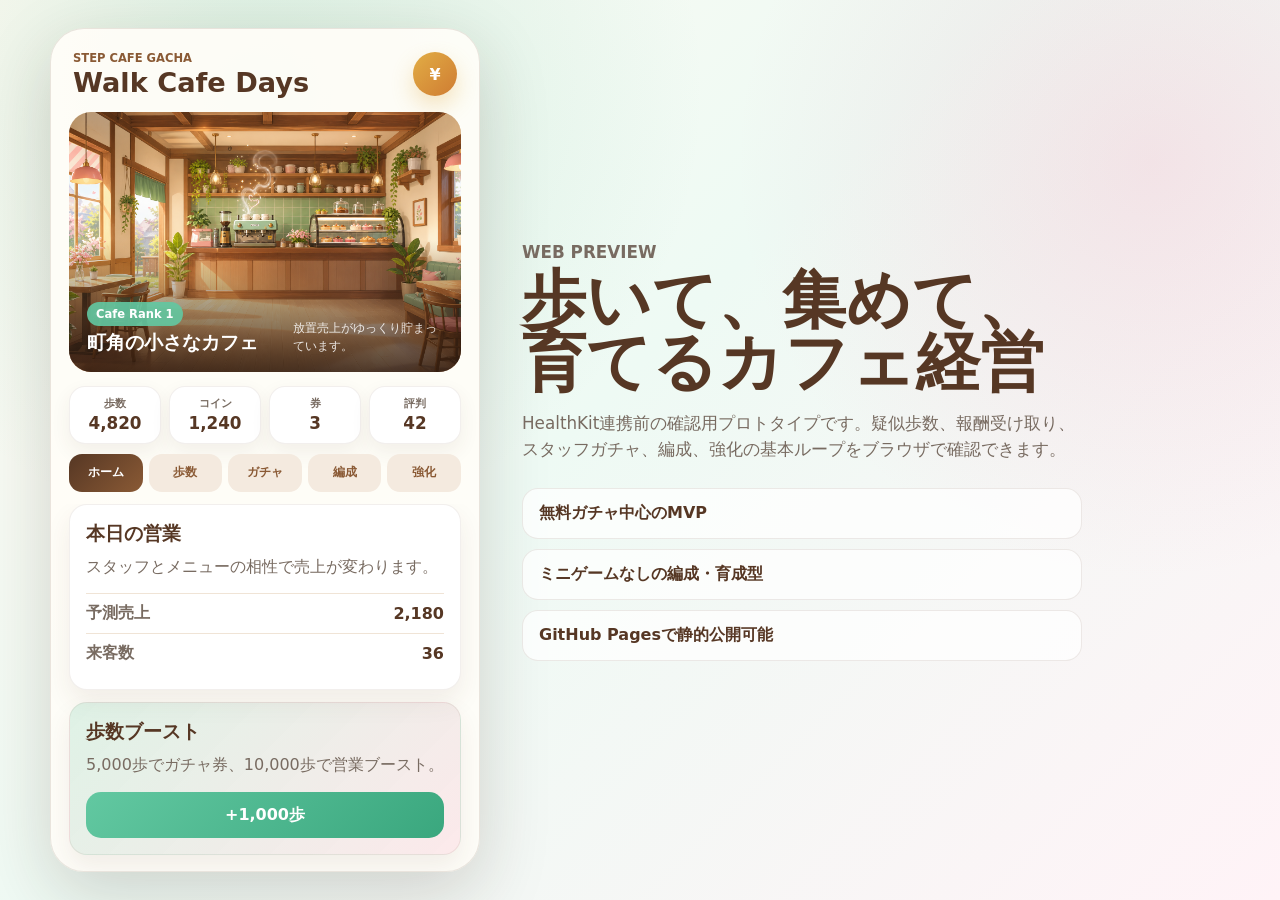
==== index.html @ 483c7ea0 "Add Walk Cafe Days web prototype" ====
﻿<!doctype html>
<html lang="ja">
<head>
  <meta charset="utf-8">
  <meta name="viewport" content="width=device-width, initial-scale=1">
  <title>Walk Cafe Days</title>
  <meta name="description" content="歩数連動 × 放置カフェ経営 × ガチャ収集育成ゲームのWebプロトタイプ">
  <link rel="stylesheet" href="styles.css">
</head>
<body>
  <main class="app-shell">
    <section class="phone" aria-label="Walk Cafe Days prototype">
      <header class="topbar">
        <div>
          <p class="eyebrow">Step Cafe Gacha</p>
          <h1>Walk Cafe Days</h1>
        </div>
        <button class="icon-button" id="collectIdle" type="button" aria-label="放置売上を回収">¥</button>
      </header>

      <section class="hero" aria-label="カフェ状況">
        <img src="assets/cafe-hero.png" alt="朝の光が入る小さな現代カフェの店内" class="hero-image">
        <div class="hero-overlay">
          <div>
            <span class="rank">Cafe Rank 1</span>
            <h2>町角の小さなカフェ</h2>
          </div>
          <p id="salesLog">放置売上がゆっくり貯まっています。</p>
        </div>
      </section>

      <section class="resources" aria-label="所持リソース">
        <article><span>歩数</span><strong id="stepCount">4,820</strong></article>
        <article><span>コイン</span><strong id="coins">1,240</strong></article>
        <article><span>券</span><strong id="tickets">3</strong></article>
        <article><span>評判</span><strong id="reputation">42</strong></article>
      </section>

      <nav class="tabs" aria-label="画面切り替え">
        <button class="tab active" data-screen="home" type="button">ホーム</button>
        <button class="tab" data-screen="steps" type="button">歩数</button>
        <button class="tab" data-screen="gacha" type="button">ガチャ</button>
        <button class="tab" data-screen="team" type="button">編成</button>
        <button class="tab" data-screen="upgrade" type="button">強化</button>
      </nav>

      <section class="screen active" id="home">
        <div class="panel-grid">
          <article class="panel">
            <h3>本日の営業</h3>
            <p>スタッフとメニューの相性で売上が変わります。</p>
            <div class="metric"><span>予測売上</span><strong id="forecastSales">2,180</strong></div>
            <div class="metric"><span>来客数</span><strong id="forecastGuests">36</strong></div>
          </article>
          <article class="panel accent">
            <h3>歩数ブースト</h3>
            <p>5,000歩でガチャ券、10,000歩で営業ブースト。</p>
            <button id="addSteps" type="button">+1,000歩</button>
          </article>
        </div>
      </section>

      <section class="screen" id="steps">
        <h3>今日の歩数報酬</h3>
        <div class="reward-list" id="rewardList"></div>
      </section>

      <section class="screen" id="gacha">
        <div class="gacha-stage">
          <div class="gacha-card" id="gachaCard">
            <span class="rarity">?</span>
            <strong>スタッフガチャ</strong>
            <p>チケット1枚で仲間を迎える</p>
          </div>
          <button id="drawGacha" type="button">1回引く</button>
        </div>
      </section>

      <section class="screen" id="team">
        <h3>営業編成</h3>
        <div class="loadout" id="loadout"></div>
      </section>

      <section class="screen" id="upgrade">
        <h3>強化</h3>
        <div class="upgrade-list" id="upgradeList"></div>
      </section>
    </section>

    <aside class="brief">
      <p class="eyebrow">Web Preview</p>
      <h2>歩いて、集めて、育てるカフェ経営</h2>
      <p>HealthKit連携前の確認用プロトタイプです。疑似歩数、報酬受け取り、スタッフガチャ、編成、強化の基本ループをブラウザで確認できます。</p>
      <ul>
        <li>無料ガチャ中心のMVP</li>
        <li>ミニゲームなしの編成・育成型</li>
        <li>GitHub Pagesで静的公開可能</li>
      </ul>
    </aside>
  </main>
  <script src="app.js"></script>
</body>
</html>
---- styles.css ----
﻿:root {
  --cream: #fff8ed;
  --paper: #fffdf8;
  --coffee: #563724;
  --brown: #8a5a35;
  --mint: #62c8a1;
  --pink: #f384a7;
  --gold: #e2ad45;
  --ink: #2c2520;
  --muted: #786b61;
  --shadow: 0 22px 70px rgba(58, 36, 21, 0.18);
}
* { box-sizing: border-box; }
body {
  margin: 0;
  min-height: 100vh;
  font-family: Inter, "Segoe UI", "Noto Sans JP", system-ui, sans-serif;
  color: var(--ink);
  background: radial-gradient(circle at 20% 10%, rgba(98, 200, 161, 0.22), transparent 28rem), radial-gradient(circle at 90% 18%, rgba(243, 132, 167, 0.18), transparent 26rem), linear-gradient(135deg, #fffaf2 0%, #eefaf4 46%, #fff3f7 100%);
}
button { font: inherit; border: 0; cursor: pointer; }
.app-shell {
  width: min(1180px, calc(100vw - 32px));
  min-height: 100vh;
  margin: 0 auto;
  display: grid;
  grid-template-columns: minmax(320px, 430px) minmax(280px, 1fr);
  gap: 42px;
  align-items: center;
  padding: 28px 0;
}
.phone {
  height: min(880px, calc(100vh - 56px));
  min-height: 700px;
  background: rgba(255, 253, 248, 0.92);
  border: 1px solid rgba(86, 55, 36, 0.12);
  border-radius: 34px;
  box-shadow: var(--shadow);
  overflow: hidden;
  display: flex;
  flex-direction: column;
}
.topbar { display: flex; justify-content: space-between; align-items: center; padding: 22px 22px 14px; }
.eyebrow { margin: 0 0 4px; font-size: 0.72rem; text-transform: uppercase; color: var(--brown); font-weight: 800; letter-spacing: 0; }
h1, h2, h3, p { margin-top: 0; }
h1 { margin-bottom: 0; font-size: 1.7rem; line-height: 1.05; color: var(--coffee); }
.icon-button { width: 44px; height: 44px; border-radius: 50%; color: white; background: linear-gradient(135deg, var(--gold), #cf7c32); font-weight: 900; box-shadow: 0 10px 22px rgba(226, 173, 69, 0.32); }
.hero { position: relative; margin: 0 18px; border-radius: 22px; overflow: hidden; min-height: 218px; background: #ecd8bf; }
.hero-image { width: 100%; height: 260px; object-fit: cover; display: block; }
.hero-overlay { position: absolute; inset: auto 0 0; padding: 62px 18px 16px; color: white; background: linear-gradient(transparent, rgba(44, 25, 13, 0.82)); display: flex; justify-content: space-between; gap: 14px; align-items: end; }
.hero-overlay h2 { margin: 4px 0 0; font-size: 1.18rem; }
.hero-overlay p { width: 42%; margin: 0; font-size: 0.78rem; line-height: 1.45; color: rgba(255,255,255,0.86); }
.rank { display: inline-flex; padding: 5px 9px; border-radius: 999px; background: rgba(98, 200, 161, 0.9); font-size: 0.72rem; font-weight: 800; }
.resources { display: grid; grid-template-columns: repeat(4, 1fr); gap: 8px; padding: 14px 18px 10px; }
.resources article { min-width: 0; background: white; border: 1px solid rgba(86, 55, 36, 0.08); border-radius: 16px; padding: 10px 8px; text-align: center; box-shadow: 0 8px 20px rgba(86, 55, 36, 0.07); }
.resources span { display: block; font-size: 0.68rem; color: var(--muted); font-weight: 700; }
.resources strong { display: block; margin-top: 2px; color: var(--coffee); font-size: clamp(0.88rem, 2.5vw, 1.05rem); }
.tabs { display: grid; grid-template-columns: repeat(5, 1fr); gap: 6px; padding: 0 18px 12px; }
.tab { min-height: 38px; border-radius: 13px; background: #f4eadf; color: var(--brown); font-size: 0.78rem; font-weight: 800; }
.tab.active { color: white; background: linear-gradient(135deg, var(--coffee), var(--brown)); }
.screen { display: none; flex: 1; min-height: 0; overflow: auto; padding: 0 18px 20px; }
.screen.active { display: block; }
.panel-grid, .reward-list, .loadout, .upgrade-list { display: grid; gap: 12px; }
.panel, .reward, .member, .upgrade-item { background: white; border: 1px solid rgba(86, 55, 36, 0.08); border-radius: 18px; padding: 16px; box-shadow: 0 12px 26px rgba(86, 55, 36, 0.08); }
.panel h3, .screen h3 { color: var(--coffee); margin-bottom: 8px; }
.panel p, .brief p, .reward p, .member p, .upgrade-item p { color: var(--muted); line-height: 1.55; }
.panel p { margin-bottom: 14px; }
.panel.accent { background: linear-gradient(135deg, rgba(98, 200, 161, 0.2), rgba(243, 132, 167, 0.16)); }
.panel button, .gacha-stage button, .upgrade-item button { width: 100%; min-height: 46px; border-radius: 15px; color: white; background: linear-gradient(135deg, var(--mint), #3aa77e); font-weight: 900; }
.metric, .reward-head, .member-head, .upgrade-head { display: flex; align-items: center; justify-content: space-between; gap: 12px; }
.metric { padding: 9px 0; border-top: 1px solid #f0e4d6; }
.metric span { color: var(--muted); font-weight: 700; }
.metric strong { color: var(--coffee); }
.reward.claimed { background: #f6fff9; border-color: rgba(98, 200, 161, 0.32); }
.reward.locked { opacity: 0.68; }
.badge, .rarity { display: inline-flex; align-items: center; justify-content: center; min-width: 42px; height: 28px; padding: 0 10px; border-radius: 999px; background: var(--gold); color: white; font-weight: 900; font-size: 0.78rem; }
.gacha-stage { min-height: 330px; display: grid; place-items: center; gap: 16px; }
.gacha-card { width: min(280px, 100%); min-height: 250px; border-radius: 24px; padding: 24px; display: flex; flex-direction: column; justify-content: end; background: linear-gradient(160deg, rgba(255,255,255,0.92), rgba(255,245,227,0.8)), radial-gradient(circle at 50% 25%, rgba(226, 173, 69, 0.42), transparent 44%); border: 1px solid rgba(226, 173, 69, 0.48); box-shadow: 0 22px 50px rgba(138, 90, 53, 0.18); text-align: center; }
.gacha-card strong { margin-top: 42px; font-size: 1.3rem; color: var(--coffee); }
.gacha-card p { margin-bottom: 0; color: var(--muted); }
.member-head strong, .upgrade-head strong { color: var(--coffee); }
.member p, .upgrade-item p { margin-bottom: 0; }
.brief { max-width: 560px; }
.brief h2 { margin-bottom: 16px; color: var(--coffee); font-size: clamp(2.2rem, 5vw, 4.4rem); line-height: 0.98; }
.brief p { font-size: 1.05rem; max-width: 46rem; }
.brief ul { display: grid; gap: 10px; padding: 0; margin: 26px 0 0; list-style: none; }
.brief li { padding: 14px 16px; background: rgba(255, 255, 255, 0.72); border: 1px solid rgba(86, 55, 36, 0.1); border-radius: 16px; color: var(--coffee); font-weight: 800; }
@media (max-width: 860px) {
  .app-shell { grid-template-columns: 1fr; width: min(100vw - 20px, 460px); gap: 22px; padding: 10px 0 28px; }
  .phone { min-height: 720px; height: auto; border-radius: 28px; }
  .brief { order: -1; }
  .brief h2 { font-size: 2.35rem; }
  .brief p { font-size: 0.98rem; }
}
@media (max-width: 390px) {
  .resources { gap: 6px; padding-inline: 12px; }
  .resources article { padding-inline: 4px; }
  .tabs { padding-inline: 12px; gap: 4px; }
  .tab { font-size: 0.68rem; }
  .hero { margin-inline: 12px; }
  .screen { padding-inline: 12px; }
  .hero-overlay { align-items: start; flex-direction: column; }
  .hero-overlay p { width: 100%; }
}
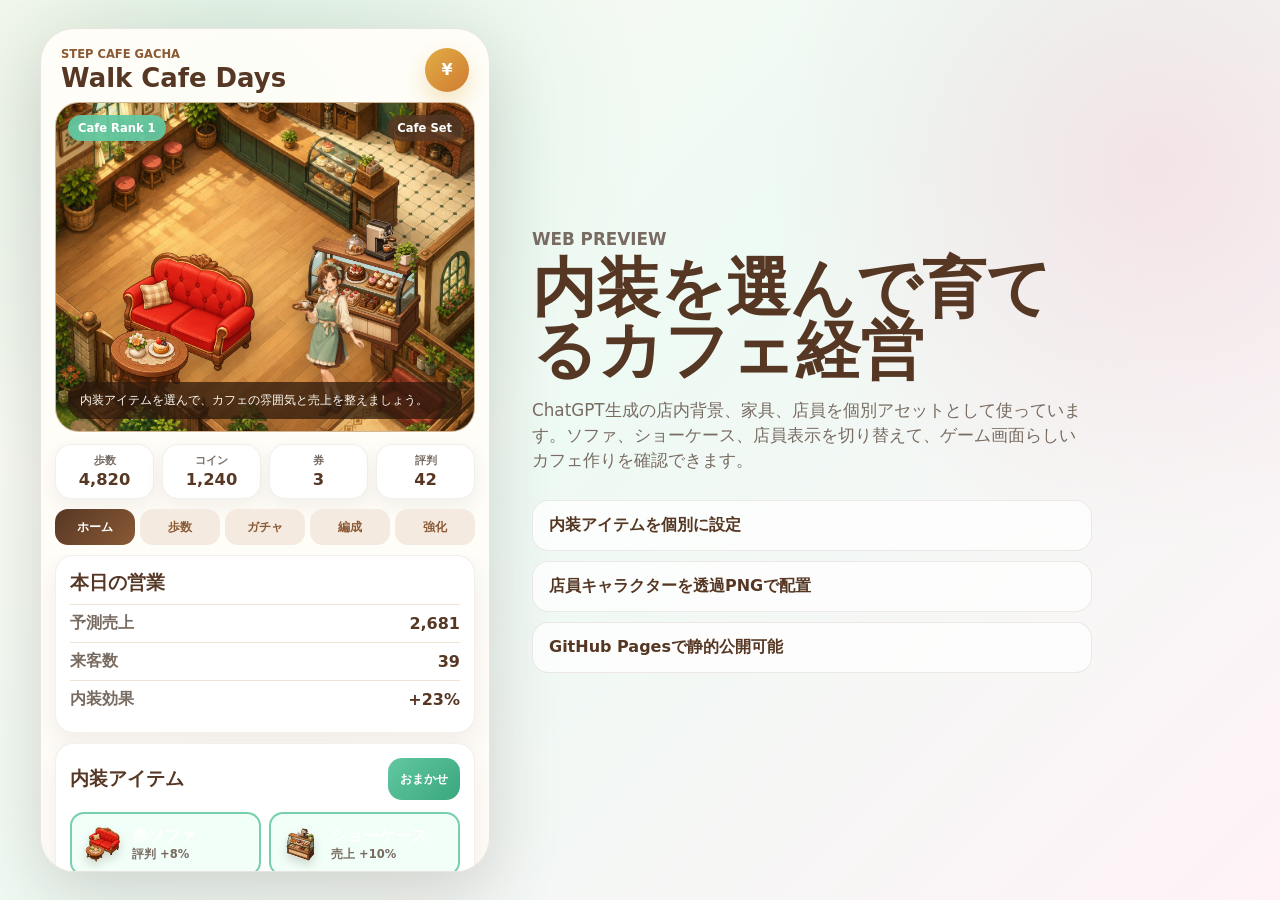
==== commit 65019978: "Add cafe decor and staff visuals" ====
--- a/index.html
+++ b/index.html
@@ -18,15 +18,16 @@
         <button class="icon-button" id="collectIdle" type="button" aria-label="放置売上を回収">¥</button>
       </header>
 
-      <section class="hero" aria-label="カフェ状況">
-        <img src="assets/cafe-hero.png" alt="朝の光が入る小さな現代カフェの店内" class="hero-image">
-        <div class="hero-overlay">
-          <div>
-            <span class="rank">Cafe Rank 1</span>
-            <h2>町角の小さなカフェ</h2>
-          </div>
-          <p id="salesLog">放置売上がゆっくり貯まっています。</p>
+      <section class="cafe-stage" aria-label="カフェ内装ステージ">
+        <img src="assets/cafe-room-isometric.png" alt="箱庭風のカフェ店内" class="room-image">
+        <img src="assets/decor/red-sofa.png" alt="赤いソファ席" class="decor-img sofa active" id="decorSofa">
+        <img src="assets/decor/pastry-counter.png" alt="ケーキショーケース" class="decor-img counter active" id="decorCounter">
+        <img src="assets/staff/barista-mina.png" alt="カフェ店員ミナ" class="staff-img active" id="staffMina">
+        <div class="stage-hud">
+          <span class="rank">Cafe Rank 1</span>
+          <span id="layoutName">Cozy Layout</span>
         </div>
+        <p id="salesLog" class="stage-log">内装アイテムを選んで、カフェの雰囲気と売上を整えましょう。</p>
       </section>
 
       <section class="resources" aria-label="所持リソース">
@@ -46,11 +47,29 @@
 
       <section class="screen active" id="home">
         <div class="panel-grid">
-          <article class="panel">
+          <article class="panel compact-panel">
             <h3>本日の営業</h3>
-            <p>スタッフとメニューの相性で売上が変わります。</p>
             <div class="metric"><span>予測売上</span><strong id="forecastSales">2,180</strong></div>
             <div class="metric"><span>来客数</span><strong id="forecastGuests">36</strong></div>
+            <div class="metric"><span>内装効果</span><strong id="decorBonus">+18%</strong></div>
+          </article>
+          <article class="panel decor-panel">
+            <div class="panel-title-row">
+              <h3>内装アイテム</h3>
+              <button id="presetButton" class="mini-command" type="button">おまかせ</button>
+            </div>
+            <div class="decor-controls" id="decorControls"></div>
+          </article>
+          <article class="panel staff-panel">
+            <h3>店員</h3>
+            <div class="staff-card">
+              <img src="assets/staff/barista-mina.png" alt="ミナ" class="staff-portrait">
+              <div>
+                <strong>ミナ</strong>
+                <p>接客 + 評判アップ。ホーム画面に配置できます。</p>
+              </div>
+              <button id="toggleStaff" type="button">表示</button>
+            </div>
           </article>
           <article class="panel accent">
             <h3>歩数ブースト</h3>
@@ -89,11 +108,11 @@
 
     <aside class="brief">
       <p class="eyebrow">Web Preview</p>
-      <h2>歩いて、集めて、育てるカフェ経営</h2>
-      <p>HealthKit連携前の確認用プロトタイプです。疑似歩数、報酬受け取り、スタッフガチャ、編成、強化の基本ループをブラウザで確認できます。</p>
+      <h2>内装を選んで育てるカフェ経営</h2>
+      <p>ChatGPT生成の店内背景、家具、店員を個別アセットとして使っています。ソファ、ショーケース、店員表示を切り替えて、ゲーム画面らしいカフェ作りを確認できます。</p>
       <ul>
-        <li>無料ガチャ中心のMVP</li>
-        <li>ミニゲームなしの編成・育成型</li>
+        <li>内装アイテムを個別に設定</li>
+        <li>店員キャラクターを透過PNGで配置</li>
         <li>GitHub Pagesで静的公開可能</li>
       </ul>
     </aside>
@@ -101,5 +120,3 @@
   <script src="app.js"></script>
 </body>
 </html>
-
-
--- a/styles.css
+++ b/styles.css
@@ -16,23 +16,23 @@
   min-height: 100vh;
   font-family: Inter, "Segoe UI", "Noto Sans JP", system-ui, sans-serif;
   color: var(--ink);
-  background: radial-gradient(circle at 20% 10%, rgba(98, 200, 161, 0.22), transparent 28rem), radial-gradient(circle at 90% 18%, rgba(243, 132, 167, 0.18), transparent 26rem), linear-gradient(135deg, #fffaf2 0%, #eefaf4 46%, #fff3f7 100%);
+  background: radial-gradient(circle at 18% 12%, rgba(98, 200, 161, 0.22), transparent 26rem), radial-gradient(circle at 90% 18%, rgba(243, 132, 167, 0.18), transparent 24rem), linear-gradient(135deg, #fffaf2 0%, #eefaf4 46%, #fff3f7 100%);
 }
 button { font: inherit; border: 0; cursor: pointer; }
 .app-shell {
-  width: min(1180px, calc(100vw - 32px));
+  width: min(1200px, calc(100vw - 32px));
   min-height: 100vh;
   margin: 0 auto;
   display: grid;
-  grid-template-columns: minmax(320px, 430px) minmax(280px, 1fr);
+  grid-template-columns: minmax(320px, 450px) minmax(280px, 1fr);
   gap: 42px;
   align-items: center;
   padding: 28px 0;
 }
 .phone {
-  height: min(880px, calc(100vh - 56px));
-  min-height: 700px;
-  background: rgba(255, 253, 248, 0.92);
+  height: min(900px, calc(100vh - 56px));
+  min-height: 740px;
+  background: rgba(255, 253, 248, 0.94);
   border: 1px solid rgba(86, 55, 36, 0.12);
   border-radius: 34px;
   box-shadow: var(--shadow);
@@ -40,37 +40,110 @@
   display: flex;
   flex-direction: column;
 }
-.topbar { display: flex; justify-content: space-between; align-items: center; padding: 22px 22px 14px; }
+.topbar { display: flex; justify-content: space-between; align-items: center; padding: 18px 20px 10px; }
 .eyebrow { margin: 0 0 4px; font-size: 0.72rem; text-transform: uppercase; color: var(--brown); font-weight: 800; letter-spacing: 0; }
 h1, h2, h3, p { margin-top: 0; }
-h1 { margin-bottom: 0; font-size: 1.7rem; line-height: 1.05; color: var(--coffee); }
+h1 { margin-bottom: 0; font-size: 1.62rem; line-height: 1.05; color: var(--coffee); }
 .icon-button { width: 44px; height: 44px; border-radius: 50%; color: white; background: linear-gradient(135deg, var(--gold), #cf7c32); font-weight: 900; box-shadow: 0 10px 22px rgba(226, 173, 69, 0.32); }
-.hero { position: relative; margin: 0 18px; border-radius: 22px; overflow: hidden; min-height: 218px; background: #ecd8bf; }
-.hero-image { width: 100%; height: 260px; object-fit: cover; display: block; }
-.hero-overlay { position: absolute; inset: auto 0 0; padding: 62px 18px 16px; color: white; background: linear-gradient(transparent, rgba(44, 25, 13, 0.82)); display: flex; justify-content: space-between; gap: 14px; align-items: end; }
-.hero-overlay h2 { margin: 4px 0 0; font-size: 1.18rem; }
-.hero-overlay p { width: 42%; margin: 0; font-size: 0.78rem; line-height: 1.45; color: rgba(255,255,255,0.86); }
-.rank { display: inline-flex; padding: 5px 9px; border-radius: 999px; background: rgba(98, 200, 161, 0.9); font-size: 0.72rem; font-weight: 800; }
-.resources { display: grid; grid-template-columns: repeat(4, 1fr); gap: 8px; padding: 14px 18px 10px; }
-.resources article { min-width: 0; background: white; border: 1px solid rgba(86, 55, 36, 0.08); border-radius: 16px; padding: 10px 8px; text-align: center; box-shadow: 0 8px 20px rgba(86, 55, 36, 0.07); }
-.resources span { display: block; font-size: 0.68rem; color: var(--muted); font-weight: 700; }
-.resources strong { display: block; margin-top: 2px; color: var(--coffee); font-size: clamp(0.88rem, 2.5vw, 1.05rem); }
-.tabs { display: grid; grid-template-columns: repeat(5, 1fr); gap: 6px; padding: 0 18px 12px; }
-.tab { min-height: 38px; border-radius: 13px; background: #f4eadf; color: var(--brown); font-size: 0.78rem; font-weight: 800; }
+.cafe-stage {
+  position: relative;
+  margin: 0 14px;
+  height: 330px;
+  border-radius: 24px;
+  overflow: hidden;
+  background: #e6cba7;
+  border: 1px solid rgba(86, 55, 36, 0.14);
+  box-shadow: inset 0 -40px 80px rgba(63, 38, 19, 0.12);
+}
+.room-image { width: 100%; height: 100%; object-fit: cover; display: block; }
+.decor-img, .staff-img {
+  position: absolute;
+  object-fit: contain;
+  opacity: 0;
+  transform: translateY(8px) scale(0.98);
+  transition: opacity 160ms ease, transform 160ms ease, filter 160ms ease;
+  filter: drop-shadow(0 12px 10px rgba(43, 24, 11, 0.26));
+  pointer-events: none;
+}
+.decor-img.active, .staff-img.active { opacity: 1; transform: translateY(0) scale(1); }
+.decor-img.sofa { width: 45%; left: 7%; bottom: 4%; }
+.decor-img.sofa.alt { left: 48%; bottom: 3%; width: 42%; }
+.decor-img.counter { width: 44%; right: 4%; top: 31%; }
+.decor-img.counter.alt { right: 43%; top: 34%; width: 42%; }
+.staff-img { width: 27%; right: 21%; bottom: 2%; }
+.staff-img.alt { right: 6%; bottom: 10%; width: 24%; }
+.stage-hud {
+  position: absolute;
+  left: 12px;
+  right: 12px;
+  top: 12px;
+  display: flex;
+  justify-content: space-between;
+  align-items: center;
+  gap: 10px;
+}
+.rank, #layoutName { display: inline-flex; padding: 6px 10px; border-radius: 999px; color: white; font-size: 0.72rem; font-weight: 900; box-shadow: 0 6px 14px rgba(55, 35, 20, 0.2); }
+.rank { background: rgba(98, 200, 161, 0.94); }
+#layoutName { background: rgba(86, 55, 36, 0.82); }
+.stage-log {
+  position: absolute;
+  left: 12px;
+  right: 12px;
+  bottom: 12px;
+  margin: 0;
+  padding: 10px 12px;
+  border-radius: 16px;
+  color: #fffaf2;
+  background: rgba(44, 25, 13, 0.74);
+  font-size: 0.78rem;
+  line-height: 1.35;
+}
+.resources { display: grid; grid-template-columns: repeat(4, 1fr); gap: 8px; padding: 12px 14px 10px; }
+.resources article { min-width: 0; background: white; border: 1px solid rgba(86, 55, 36, 0.08); border-radius: 16px; padding: 9px 6px; text-align: center; box-shadow: 0 8px 20px rgba(86, 55, 36, 0.07); }
+.resources span { display: block; font-size: 0.66rem; color: var(--muted); font-weight: 700; }
+.resources strong { display: block; margin-top: 2px; color: var(--coffee); font-size: clamp(0.86rem, 2.5vw, 1.02rem); }
+.tabs { display: grid; grid-template-columns: repeat(5, 1fr); gap: 5px; padding: 0 14px 10px; }
+.tab { min-height: 36px; border-radius: 13px; background: #f4eadf; color: var(--brown); font-size: 0.76rem; font-weight: 800; }
 .tab.active { color: white; background: linear-gradient(135deg, var(--coffee), var(--brown)); }
-.screen { display: none; flex: 1; min-height: 0; overflow: auto; padding: 0 18px 20px; }
+.screen { display: none; flex: 1; min-height: 0; overflow: auto; padding: 0 14px 18px; }
 .screen.active { display: block; }
-.panel-grid, .reward-list, .loadout, .upgrade-list { display: grid; gap: 12px; }
-.panel, .reward, .member, .upgrade-item { background: white; border: 1px solid rgba(86, 55, 36, 0.08); border-radius: 18px; padding: 16px; box-shadow: 0 12px 26px rgba(86, 55, 36, 0.08); }
+.panel-grid, .reward-list, .loadout, .upgrade-list { display: grid; gap: 10px; }
+.panel, .reward, .member, .upgrade-item { background: white; border: 1px solid rgba(86, 55, 36, 0.08); border-radius: 18px; padding: 14px; box-shadow: 0 12px 26px rgba(86, 55, 36, 0.08); }
 .panel h3, .screen h3 { color: var(--coffee); margin-bottom: 8px; }
-.panel p, .brief p, .reward p, .member p, .upgrade-item p { color: var(--muted); line-height: 1.55; }
-.panel p { margin-bottom: 14px; }
+.panel p, .brief p, .reward p, .member p, .upgrade-item p { color: var(--muted); line-height: 1.5; }
+.panel p { margin-bottom: 12px; }
+.compact-panel { display: grid; gap: 0; }
 .panel.accent { background: linear-gradient(135deg, rgba(98, 200, 161, 0.2), rgba(243, 132, 167, 0.16)); }
-.panel button, .gacha-stage button, .upgrade-item button { width: 100%; min-height: 46px; border-radius: 15px; color: white; background: linear-gradient(135deg, var(--mint), #3aa77e); font-weight: 900; }
-.metric, .reward-head, .member-head, .upgrade-head { display: flex; align-items: center; justify-content: space-between; gap: 12px; }
-.metric { padding: 9px 0; border-top: 1px solid #f0e4d6; }
+.panel button, .gacha-stage button, .upgrade-item button, .staff-card button, .mini-command { min-height: 42px; border-radius: 14px; color: white; background: linear-gradient(135deg, var(--mint), #3aa77e); font-weight: 900; }
+.metric, .reward-head, .member-head, .upgrade-head, .panel-title-row { display: flex; align-items: center; justify-content: space-between; gap: 12px; }
+.metric { padding: 8px 0; border-top: 1px solid #f0e4d6; }
 .metric span { color: var(--muted); font-weight: 700; }
 .metric strong { color: var(--coffee); }
+.decor-panel { padding-bottom: 10px; }
+.panel-title-row h3 { margin-bottom: 0; }
+.mini-command { min-height: 34px; padding: 0 12px; background: linear-gradient(135deg, var(--pink), #d76483); font-size: 0.76rem; }
+.decor-controls { display: grid; grid-template-columns: repeat(2, 1fr); gap: 8px; margin-top: 12px; }
+.decor-control {
+  display: grid;
+  grid-template-columns: 44px 1fr;
+  align-items: center;
+  gap: 8px;
+  padding: 8px;
+  min-height: 60px;
+  border-radius: 14px;
+  border: 2px solid transparent;
+  background: #fff8ef;
+  color: var(--coffee);
+  text-align: left;
+  font-weight: 900;
+}
+.decor-control img { width: 44px; height: 44px; object-fit: contain; filter: drop-shadow(0 5px 5px rgba(60, 38, 22, 0.18)); }
+.decor-control span { display: block; font-size: 0.72rem; color: var(--muted); font-weight: 800; }
+.decor-control.active { border-color: rgba(98, 200, 161, 0.86); background: #f1fff8; }
+.staff-card { display: grid; grid-template-columns: 58px 1fr 72px; gap: 10px; align-items: center; }
+.staff-portrait { width: 58px; height: 58px; object-fit: contain; border-radius: 16px; background: #fff4e8; }
+.staff-card strong { color: var(--coffee); }
+.staff-card p { margin: 3px 0 0; font-size: 0.76rem; }
 .reward.claimed { background: #f6fff9; border-color: rgba(98, 200, 161, 0.32); }
 .reward.locked { opacity: 0.68; }
 .badge, .rarity { display: inline-flex; align-items: center; justify-content: center; min-width: 42px; height: 28px; padding: 0 10px; border-radius: 999px; background: var(--gold); color: white; font-weight: 900; font-size: 0.78rem; }
@@ -81,24 +154,26 @@
 .member-head strong, .upgrade-head strong { color: var(--coffee); }
 .member p, .upgrade-item p { margin-bottom: 0; }
 .brief { max-width: 560px; }
-.brief h2 { margin-bottom: 16px; color: var(--coffee); font-size: clamp(2.2rem, 5vw, 4.4rem); line-height: 0.98; }
+.brief h2 { margin-bottom: 16px; color: var(--coffee); font-size: clamp(2.2rem, 5vw, 4.25rem); line-height: 0.98; }
 .brief p { font-size: 1.05rem; max-width: 46rem; }
 .brief ul { display: grid; gap: 10px; padding: 0; margin: 26px 0 0; list-style: none; }
 .brief li { padding: 14px 16px; background: rgba(255, 255, 255, 0.72); border: 1px solid rgba(86, 55, 36, 0.1); border-radius: 16px; color: var(--coffee); font-weight: 800; }
 @media (max-width: 860px) {
   .app-shell { grid-template-columns: 1fr; width: min(100vw - 20px, 460px); gap: 22px; padding: 10px 0 28px; }
-  .phone { min-height: 720px; height: auto; border-radius: 28px; }
+  .phone { min-height: 760px; height: auto; border-radius: 28px; }
   .brief { order: -1; }
   .brief h2 { font-size: 2.35rem; }
   .brief p { font-size: 0.98rem; }
 }
 @media (max-width: 390px) {
-  .resources { gap: 6px; padding-inline: 12px; }
+  .cafe-stage { height: 300px; margin-inline: 10px; }
+  .resources { gap: 6px; padding-inline: 10px; }
   .resources article { padding-inline: 4px; }
-  .tabs { padding-inline: 12px; gap: 4px; }
+  .tabs { padding-inline: 10px; gap: 4px; }
   .tab { font-size: 0.68rem; }
-  .hero { margin-inline: 12px; }
-  .screen { padding-inline: 12px; }
-  .hero-overlay { align-items: start; flex-direction: column; }
-  .hero-overlay p { width: 100%; }
+  .screen { padding-inline: 10px; }
+  .decor-controls { grid-template-columns: 1fr; }
+  .staff-card { grid-template-columns: 50px 1fr; }
+  .staff-card button { grid-column: 1 / -1; }
+  .stage-log { font-size: 0.72rem; }
 }
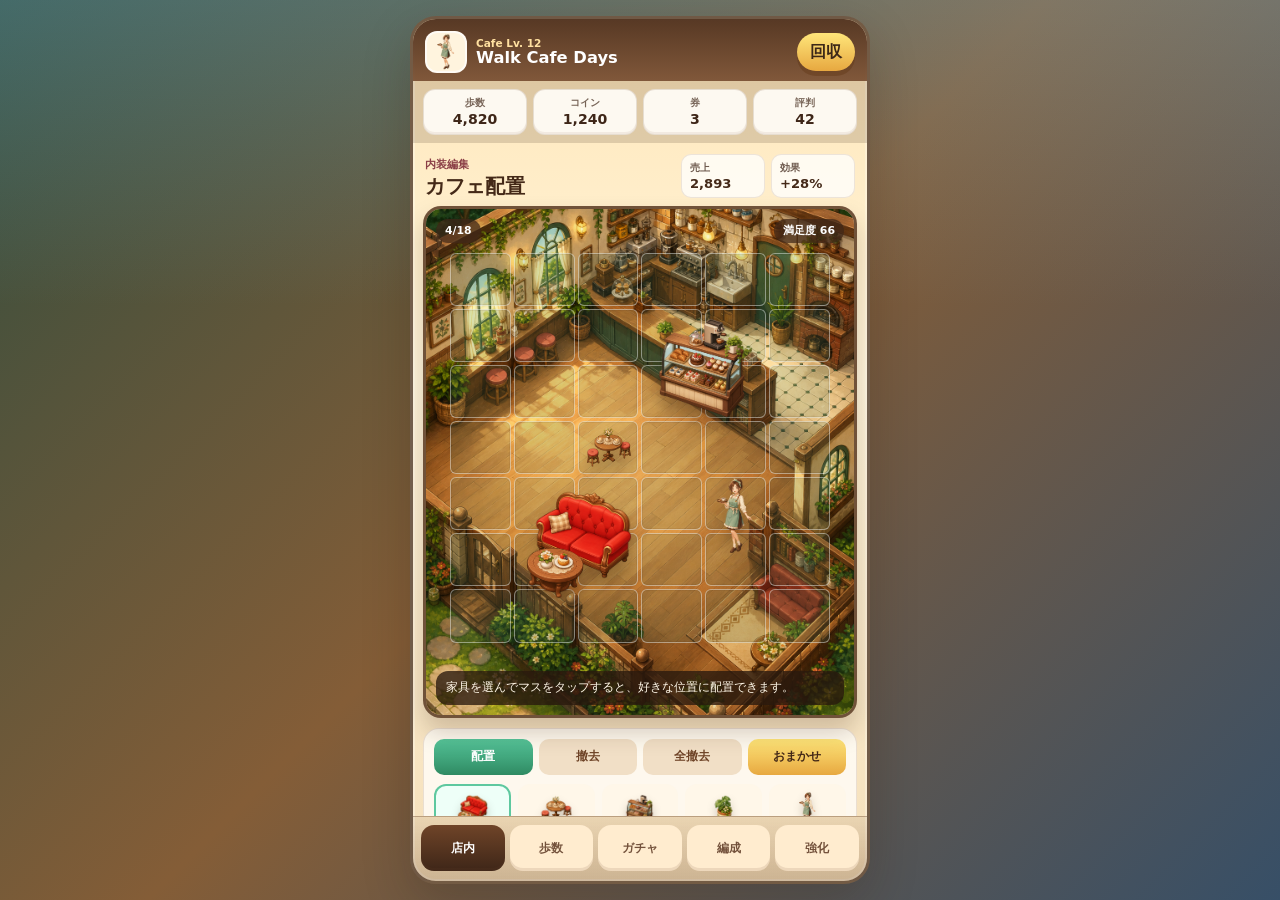
==== commit 80f9e814: "Add grid cafe layout editor" ====
--- a/index.html
+++ b/index.html
@@ -1,93 +1,83 @@
-﻿<!doctype html>
+<!doctype html>
 <html lang="ja">
 <head>
   <meta charset="utf-8">
   <meta name="viewport" content="width=device-width, initial-scale=1">
   <title>Walk Cafe Days</title>
-  <meta name="description" content="歩数連動 × 放置カフェ経営 × ガチャ収集育成ゲームのWebプロトタイプ">
+  <meta name="description" content="歩数連動 × カフェ経営 × ガチャ収集育成ゲームのWebプロトタイプ">
   <link rel="stylesheet" href="styles.css">
 </head>
 <body>
-  <main class="app-shell">
-    <section class="phone" aria-label="Walk Cafe Days prototype">
-      <header class="topbar">
-        <div>
-          <p class="eyebrow">Step Cafe Gacha</p>
-          <h1>Walk Cafe Days</h1>
+  <main class="game-shell" aria-label="Walk Cafe Days game screen">
+    <section class="game-device">
+      <header class="game-hud" aria-label="ゲームHUD">
+        <div class="profile-chip">
+          <img src="assets/staff/barista-mina.png" alt="店員ミナ" class="profile-avatar">
+          <div>
+            <span class="rank-tag">Cafe Lv. 12</span>
+            <strong>Walk Cafe Days</strong>
+          </div>
         </div>
-        <button class="icon-button" id="collectIdle" type="button" aria-label="放置売上を回収">¥</button>
+        <button class="hud-command" id="collectIdle" type="button" aria-label="放置売上を回収">回収</button>
       </header>
 
-      <section class="cafe-stage" aria-label="カフェ内装ステージ">
-        <img src="assets/cafe-room-isometric.png" alt="箱庭風のカフェ店内" class="room-image">
-        <img src="assets/decor/red-sofa.png" alt="赤いソファ席" class="decor-img sofa active" id="decorSofa">
-        <img src="assets/decor/pastry-counter.png" alt="ケーキショーケース" class="decor-img counter active" id="decorCounter">
-        <img src="assets/staff/barista-mina.png" alt="カフェ店員ミナ" class="staff-img active" id="staffMina">
-        <div class="stage-hud">
-          <span class="rank">Cafe Rank 1</span>
-          <span id="layoutName">Cozy Layout</span>
-        </div>
-        <p id="salesLog" class="stage-log">内装アイテムを選んで、カフェの雰囲気と売上を整えましょう。</p>
-      </section>
-
-      <section class="resources" aria-label="所持リソース">
+      <section class="resource-bar" aria-label="所持リソース">
         <article><span>歩数</span><strong id="stepCount">4,820</strong></article>
         <article><span>コイン</span><strong id="coins">1,240</strong></article>
         <article><span>券</span><strong id="tickets">3</strong></article>
         <article><span>評判</span><strong id="reputation">42</strong></article>
       </section>
 
-      <nav class="tabs" aria-label="画面切り替え">
-        <button class="tab active" data-screen="home" type="button">ホーム</button>
-        <button class="tab" data-screen="steps" type="button">歩数</button>
-        <button class="tab" data-screen="gacha" type="button">ガチャ</button>
-        <button class="tab" data-screen="team" type="button">編成</button>
-        <button class="tab" data-screen="upgrade" type="button">強化</button>
-      </nav>
+      <section class="play-screen" id="homeScreen" aria-label="カフェ内装編集">
+        <div class="board-topline">
+          <div>
+            <span class="mode-label">内装編集</span>
+            <h1>カフェ配置</h1>
+          </div>
+          <div class="board-stats" aria-label="営業予測">
+            <span>売上 <strong id="forecastSales">2,180</strong></span>
+            <span>効果 <strong id="decorBonus">+18%</strong></span>
+          </div>
+        </div>
 
-      <section class="screen active" id="home">
-        <div class="panel-grid">
-          <article class="panel compact-panel">
-            <h3>本日の営業</h3>
-            <div class="metric"><span>予測売上</span><strong id="forecastSales">2,180</strong></div>
-            <div class="metric"><span>来客数</span><strong id="forecastGuests">36</strong></div>
-            <div class="metric"><span>内装効果</span><strong id="decorBonus">+18%</strong></div>
-          </article>
-          <article class="panel decor-panel">
-            <div class="panel-title-row">
-              <h3>内装アイテム</h3>
-              <button id="presetButton" class="mini-command" type="button">おまかせ</button>
+        <div class="cafe-board-wrap">
+          <div class="cafe-board" id="cafeBoard" aria-label="家具配置グリッド">
+            <img src="assets/cafe-room-isometric.png" alt="箱庭風のカフェ店内" class="board-room">
+            <div class="board-vignette"></div>
+            <div class="grid-layer" id="gridLayer"></div>
+            <div class="placed-layer" id="placedLayer"></div>
+            <div class="board-badges">
+              <span id="placementCount">0/18</span>
+              <span id="layoutScore">満足度 0</span>
             </div>
-            <div class="decor-controls" id="decorControls"></div>
-          </article>
-          <article class="panel staff-panel">
-            <h3>店員</h3>
-            <div class="staff-card">
-              <img src="assets/staff/barista-mina.png" alt="ミナ" class="staff-portrait">
-              <div>
-                <strong>ミナ</strong>
-                <p>接客 + 評判アップ。ホーム画面に配置できます。</p>
-              </div>
-              <button id="toggleStaff" type="button">表示</button>
-            </div>
-          </article>
-          <article class="panel accent">
-            <h3>歩数ブースト</h3>
-            <p>5,000歩でガチャ券、10,000歩で営業ブースト。</p>
-            <button id="addSteps" type="button">+1,000歩</button>
-          </article>
+            <p class="stage-log" id="salesLog">家具を選んでマスをタップすると、好きな位置に配置できます。</p>
+          </div>
         </div>
+
+        <section class="tool-panel" aria-label="内装ツール">
+          <div class="tool-row">
+            <button class="edit-tool active" id="placeMode" type="button">配置</button>
+            <button class="edit-tool" id="removeMode" type="button">撤去</button>
+            <button class="edit-tool" id="clearLayout" type="button">全撤去</button>
+            <button class="edit-tool primary" id="presetButton" type="button">おまかせ</button>
+          </div>
+          <div class="palette" id="decorPalette" aria-label="家具パレット"></div>
+        </section>
       </section>
 
-      <section class="screen" id="steps">
-        <h3>今日の歩数報酬</h3>
+      <section class="screen" id="stepsScreen" aria-label="歩数報酬">
+        <div class="screen-title-row">
+          <h2>今日の歩数報酬</h2>
+          <button id="addSteps" type="button">+1,000歩</button>
+        </div>
         <div class="reward-list" id="rewardList"></div>
       </section>
 
-      <section class="screen" id="gacha">
+      <section class="screen" id="gachaScreen" aria-label="ガチャ">
         <div class="gacha-stage">
           <div class="gacha-card" id="gachaCard">
             <span class="rarity">?</span>
+            <img src="assets/staff/barista-mina.png" alt="ガチャ排出キャラクター" class="gacha-portrait">
             <strong>スタッフガチャ</strong>
             <p>チケット1枚で仲間を迎える</p>
           </div>
@@ -95,28 +85,25 @@
         </div>
       </section>
 
-      <section class="screen" id="team">
-        <h3>営業編成</h3>
+      <section class="screen" id="teamScreen" aria-label="スタッフ編成">
+        <h2>スタッフ編成</h2>
         <div class="loadout" id="loadout"></div>
       </section>
 
-      <section class="screen" id="upgrade">
-        <h3>強化</h3>
+      <section class="screen" id="upgradeScreen" aria-label="強化">
+        <h2>設備強化</h2>
         <div class="upgrade-list" id="upgradeList"></div>
       </section>
+
+      <nav class="bottom-nav" aria-label="画面切り替え">
+        <button class="nav-item active" data-screen="home" type="button"><span>店内</span></button>
+        <button class="nav-item" data-screen="steps" type="button"><span>歩数</span></button>
+        <button class="nav-item" data-screen="gacha" type="button"><span>ガチャ</span></button>
+        <button class="nav-item" data-screen="team" type="button"><span>編成</span></button>
+        <button class="nav-item" data-screen="upgrade" type="button"><span>強化</span></button>
+      </nav>
     </section>
-
-    <aside class="brief">
-      <p class="eyebrow">Web Preview</p>
-      <h2>内装を選んで育てるカフェ経営</h2>
-      <p>ChatGPT生成の店内背景、家具、店員を個別アセットとして使っています。ソファ、ショーケース、店員表示を切り替えて、ゲーム画面らしいカフェ作りを確認できます。</p>
-      <ul>
-        <li>内装アイテムを個別に設定</li>
-        <li>店員キャラクターを透過PNGで配置</li>
-        <li>GitHub Pagesで静的公開可能</li>
-      </ul>
-    </aside>
   </main>
   <script src="app.js"></script>
 </body>
-</html>
+</html>
--- a/styles.css
+++ b/styles.css
@@ -1,179 +1,373 @@
-﻿:root {
-  --cream: #fff8ed;
+:root {
+  --ink: #251f1a;
+  --cream: #fff7e8;
   --paper: #fffdf8;
-  --coffee: #563724;
-  --brown: #8a5a35;
-  --mint: #62c8a1;
-  --pink: #f384a7;
-  --gold: #e2ad45;
-  --ink: #2c2520;
-  --muted: #786b61;
-  --shadow: 0 22px 70px rgba(58, 36, 21, 0.18);
+  --wood: #6f4428;
+  --wood-dark: #3e2618;
+  --mint: #55c59a;
+  --leaf: #2f8a62;
+  --rose: #ef7e97;
+  --gold: #e6b14a;
+  --sky: #78b8d8;
+  --line: rgba(79, 48, 29, 0.16);
+  --shadow: 0 18px 48px rgba(35, 22, 12, 0.22);
 }
 * { box-sizing: border-box; }
+html, body { min-height: 100%; }
 body {
   margin: 0;
-  min-height: 100vh;
   font-family: Inter, "Segoe UI", "Noto Sans JP", system-ui, sans-serif;
   color: var(--ink);
-  background: radial-gradient(circle at 18% 12%, rgba(98, 200, 161, 0.22), transparent 26rem), radial-gradient(circle at 90% 18%, rgba(243, 132, 167, 0.18), transparent 24rem), linear-gradient(135deg, #fffaf2 0%, #eefaf4 46%, #fff3f7 100%);
+  background:
+    linear-gradient(180deg, rgba(120, 184, 216, 0.28), transparent 34%),
+    linear-gradient(135deg, #314d3e 0%, #845d37 48%, #374f67 100%);
+  overflow-x: hidden;
 }
 button { font: inherit; border: 0; cursor: pointer; }
-.app-shell {
-  width: min(1200px, calc(100vw - 32px));
+.game-shell {
   min-height: 100vh;
-  margin: 0 auto;
-  display: grid;
-  grid-template-columns: minmax(320px, 450px) minmax(280px, 1fr);
-  gap: 42px;
-  align-items: center;
-  padding: 28px 0;
-}
-.phone {
-  height: min(900px, calc(100vh - 56px));
-  min-height: 740px;
-  background: rgba(255, 253, 248, 0.94);
-  border: 1px solid rgba(86, 55, 36, 0.12);
-  border-radius: 34px;
-  box-shadow: var(--shadow);
-  overflow: hidden;
+  width: 100%;
+  display: grid;
+  place-items: center;
+  padding: 16px;
+}
+.game-device {
+  width: min(100%, 460px);
+  height: min(920px, calc(100vh - 32px));
+  min-height: 720px;
   display: flex;
   flex-direction: column;
-}
-.topbar { display: flex; justify-content: space-between; align-items: center; padding: 18px 20px 10px; }
-.eyebrow { margin: 0 0 4px; font-size: 0.72rem; text-transform: uppercase; color: var(--brown); font-weight: 800; letter-spacing: 0; }
+  overflow: hidden;
+  background: linear-gradient(180deg, #ffe6b8 0%, #fff5dc 42%, #f5dfba 100%);
+  border: 3px solid rgba(62, 38, 24, 0.72);
+  border-radius: 26px;
+  box-shadow: var(--shadow), inset 0 0 0 2px rgba(255, 255, 255, 0.26);
+}
+.game-hud {
+  display: flex;
+  align-items: center;
+  justify-content: space-between;
+  gap: 12px;
+  padding: 12px 12px 8px;
+  background: linear-gradient(180deg, rgba(78, 47, 28, 0.95), rgba(111, 68, 40, 0.88));
+  color: white;
+}
+.profile-chip { display: flex; min-width: 0; align-items: center; gap: 9px; }
+.profile-avatar {
+  width: 42px;
+  height: 42px;
+  object-fit: contain;
+  border-radius: 12px;
+  background: #fff4de;
+  border: 2px solid rgba(255, 255, 255, 0.7);
+}
+.profile-chip strong { display: block; line-height: 1.1; font-size: 1.02rem; }
+.rank-tag { display: block; font-size: 0.66rem; font-weight: 900; color: #ffe0a0; }
+.hud-command {
+  min-width: 58px;
+  min-height: 38px;
+  padding: 0 12px;
+  border-radius: 999px;
+  color: #3c2818;
+  background: linear-gradient(180deg, #ffe67a, #e7a840);
+  font-weight: 900;
+  box-shadow: 0 5px 0 rgba(98, 56, 24, 0.45);
+}
+.resource-bar {
+  display: grid;
+  grid-template-columns: repeat(4, 1fr);
+  gap: 6px;
+  padding: 8px 10px;
+  background: rgba(62, 38, 24, 0.17);
+}
+.resource-bar article {
+  min-width: 0;
+  padding: 6px 4px 7px;
+  text-align: center;
+  border-radius: 12px;
+  background: rgba(255, 253, 248, 0.92);
+  border: 1px solid rgba(111, 68, 40, 0.16);
+  box-shadow: inset 0 -2px 0 rgba(111, 68, 40, 0.08);
+}
+.resource-bar span { display: block; font-size: 0.62rem; color: #776457; font-weight: 900; }
+.resource-bar strong { display: block; margin-top: 1px; font-size: 0.88rem; color: var(--wood-dark); }
+.play-screen, .screen {
+  flex: 1;
+  min-height: 0;
+  overflow: auto;
+  padding: 10px 10px 12px;
+}
+.screen { display: none; }
+.play-screen.hidden { display: none; }
+.screen.active { display: block; }
+.board-topline {
+  display: flex;
+  align-items: end;
+  justify-content: space-between;
+  gap: 12px;
+  padding: 0 2px 8px;
+}
 h1, h2, h3, p { margin-top: 0; }
-h1 { margin-bottom: 0; font-size: 1.62rem; line-height: 1.05; color: var(--coffee); }
-.icon-button { width: 44px; height: 44px; border-radius: 50%; color: white; background: linear-gradient(135deg, var(--gold), #cf7c32); font-weight: 900; box-shadow: 0 10px 22px rgba(226, 173, 69, 0.32); }
-.cafe-stage {
+h1 { margin: 0; color: #442918; font-size: 1.28rem; line-height: 1.1; }
+h2 { margin: 0 0 12px; color: #442918; font-size: 1.12rem; }
+.mode-label {
+  display: inline-flex;
+  margin-bottom: 3px;
+  color: #8b3f47;
+  font-size: 0.68rem;
+  font-weight: 900;
+}
+.board-stats {
+  display: grid;
+  grid-template-columns: 1fr 1fr;
+  gap: 6px;
+  min-width: 174px;
+}
+.board-stats span {
+  display: grid;
+  gap: 1px;
+  padding: 6px 8px;
+  border-radius: 10px;
+  background: rgba(255, 253, 248, 0.88);
+  color: #705c50;
+  font-size: 0.62rem;
+  font-weight: 900;
+  border: 1px solid rgba(111, 68, 40, 0.12);
+}
+.board-stats strong { color: #442918; font-size: 0.82rem; }
+.cafe-board-wrap { width: 100%; }
+.cafe-board {
   position: relative;
-  margin: 0 14px;
-  height: 330px;
-  border-radius: 24px;
+  width: 100%;
+  aspect-ratio: 1 / 1.18;
+  min-height: 420px;
   overflow: hidden;
-  background: #e6cba7;
-  border: 1px solid rgba(86, 55, 36, 0.14);
-  box-shadow: inset 0 -40px 80px rgba(63, 38, 19, 0.12);
-}
-.room-image { width: 100%; height: 100%; object-fit: cover; display: block; }
-.decor-img, .staff-img {
-  position: absolute;
+  border-radius: 18px;
+  border: 3px solid rgba(76, 47, 28, 0.72);
+  background: #d2b184;
+  box-shadow: 0 14px 24px rgba(64, 38, 20, 0.22), inset 0 0 0 2px rgba(255, 255, 255, 0.26);
+  touch-action: manipulation;
+}
+.board-room {
+  position: absolute;
+  inset: 0;
+  width: 100%;
+  height: 100%;
+  object-fit: cover;
+  filter: saturate(1.05) contrast(1.02);
+}
+.board-vignette {
+  position: absolute;
+  inset: 0;
+  background: linear-gradient(180deg, rgba(0, 0, 0, 0.04), transparent 35%, rgba(51, 28, 12, 0.12));
+  pointer-events: none;
+}
+.grid-layer, .placed-layer { position: absolute; inset: 0; }
+.grid-layer {
+  display: grid;
+  grid-template-columns: repeat(6, 1fr);
+  grid-template-rows: repeat(7, 1fr);
+  padding: 44px 24px 72px;
+  gap: 3px;
+  z-index: 4;
+}
+.grid-cell {
+  border-radius: 6px;
+  border: 1px solid rgba(255, 255, 255, 0.42);
+  background: rgba(66, 115, 94, 0.18);
+  box-shadow: inset 0 0 0 1px rgba(72, 42, 21, 0.08);
+}
+.grid-cell:hover, .grid-cell.focused { background: rgba(85, 197, 154, 0.35); }
+.grid-cell.blocked { background: rgba(239, 126, 151, 0.24); }
+.placed-layer { z-index: 5; pointer-events: none; }
+.placed-item {
+  position: absolute;
+  display: grid;
+  place-items: center;
+  pointer-events: auto;
+  background: transparent;
+  transition: transform 120ms ease, filter 120ms ease;
+}
+.placed-item img {
+  width: 118%;
+  height: 118%;
   object-fit: contain;
-  opacity: 0;
-  transform: translateY(8px) scale(0.98);
-  transition: opacity 160ms ease, transform 160ms ease, filter 160ms ease;
-  filter: drop-shadow(0 12px 10px rgba(43, 24, 11, 0.26));
-  pointer-events: none;
-}
-.decor-img.active, .staff-img.active { opacity: 1; transform: translateY(0) scale(1); }
-.decor-img.sofa { width: 45%; left: 7%; bottom: 4%; }
-.decor-img.sofa.alt { left: 48%; bottom: 3%; width: 42%; }
-.decor-img.counter { width: 44%; right: 4%; top: 31%; }
-.decor-img.counter.alt { right: 43%; top: 34%; width: 42%; }
-.staff-img { width: 27%; right: 21%; bottom: 2%; }
-.staff-img.alt { right: 6%; bottom: 10%; width: 24%; }
-.stage-hud {
-  position: absolute;
-  left: 12px;
-  right: 12px;
-  top: 12px;
+  filter: drop-shadow(0 12px 8px rgba(36, 22, 11, 0.28));
+}
+.placed-item.staff img { width: 105%; height: 118%; }
+.placed-item:hover { transform: translateY(-2px); filter: brightness(1.04); }
+.placed-item.selected { outline: 2px solid rgba(255, 232, 96, 0.9); outline-offset: -3px; border-radius: 10px; }
+.board-badges {
+  position: absolute;
+  left: 10px;
+  right: 10px;
+  top: 10px;
+  z-index: 7;
   display: flex;
   justify-content: space-between;
+  gap: 8px;
+  pointer-events: none;
+}
+.board-badges span {
+  padding: 5px 9px;
+  border-radius: 999px;
+  color: white;
+  background: rgba(62, 38, 24, 0.74);
+  font-size: 0.68rem;
+  font-weight: 900;
+  box-shadow: 0 4px 10px rgba(44, 25, 13, 0.2);
+}
+.stage-log {
+  position: absolute;
+  left: 10px;
+  right: 10px;
+  bottom: 10px;
+  z-index: 8;
+  margin: 0;
+  padding: 9px 10px;
+  border-radius: 12px;
+  color: #fff7e8;
+  background: rgba(42, 25, 14, 0.78);
+  font-size: 0.74rem;
+  line-height: 1.35;
+}
+.tool-panel {
+  margin-top: 10px;
+  padding: 10px;
+  border-radius: 16px;
+  background: rgba(255, 253, 248, 0.82);
+  border: 1px solid rgba(111, 68, 40, 0.14);
+  box-shadow: inset 0 -2px 0 rgba(111, 68, 40, 0.08);
+}
+.tool-row {
+  display: grid;
+  grid-template-columns: repeat(4, 1fr);
+  gap: 6px;
+  margin-bottom: 9px;
+}
+.edit-tool {
+  min-height: 36px;
+  border-radius: 10px;
+  color: #6f4428;
+  background: #f1dfc6;
+  font-size: 0.74rem;
+  font-weight: 900;
+}
+.edit-tool.active { color: white; background: linear-gradient(180deg, #55c59a, #2f8a62); }
+.edit-tool.primary { color: #432817; background: linear-gradient(180deg, #ffe67a, #e7a840); }
+.palette {
+  display: grid;
+  grid-template-columns: repeat(5, minmax(0, 1fr));
+  gap: 7px;
+}
+.palette-item {
+  min-width: 0;
+  min-height: 78px;
+  display: grid;
+  align-content: center;
+  justify-items: center;
+  gap: 3px;
+  padding: 5px 3px;
+  border-radius: 12px;
+  border: 2px solid transparent;
+  color: #442918;
+  background: #fff7e9;
+  box-shadow: inset 0 -3px 0 rgba(111, 68, 40, 0.12);
+  font-size: 0.65rem;
+  font-weight: 900;
+}
+.palette-item img { width: 42px; height: 38px; object-fit: contain; filter: drop-shadow(0 5px 4px rgba(36, 22, 11, 0.22)); }
+.palette-item small { color: #7e6b5d; font-size: 0.58rem; font-weight: 900; }
+.palette-item.active { border-color: rgba(85, 197, 154, 0.94); background: #eefff8; }
+.bottom-nav {
+  display: grid;
+  grid-template-columns: repeat(5, 1fr);
+  gap: 5px;
+  padding: 8px 8px 10px;
+  background: linear-gradient(180deg, rgba(88, 54, 32, 0.08), rgba(88, 54, 32, 0.26));
+  border-top: 1px solid rgba(111, 68, 40, 0.2);
+}
+.nav-item {
+  min-width: 0;
+  min-height: 46px;
+  border-radius: 13px;
+  color: #73513b;
+  background: #ffeccf;
+  font-size: 0.72rem;
+  font-weight: 900;
+  box-shadow: inset 0 -3px 0 rgba(111, 68, 40, 0.12);
+}
+.nav-item.active { color: white; background: linear-gradient(180deg, #6f4428, #3e2618); }
+.screen-title-row { display: flex; align-items: center; justify-content: space-between; gap: 12px; margin-bottom: 10px; }
+.screen-title-row h2 { margin: 0; }
+.screen-title-row button, .gacha-stage button, .upgrade-item button {
+  min-height: 40px;
+  padding: 0 14px;
+  border-radius: 12px;
+  color: white;
+  background: linear-gradient(180deg, #55c59a, #2f8a62);
+  font-weight: 900;
+}
+.reward-list, .loadout, .upgrade-list { display: grid; gap: 10px; }
+.reward, .member, .upgrade-item {
+  padding: 13px;
+  border-radius: 15px;
+  background: rgba(255, 253, 248, 0.92);
+  border: 1px solid rgba(111, 68, 40, 0.13);
+  box-shadow: 0 8px 18px rgba(73, 44, 25, 0.08);
+}
+.reward.claimed { background: #effff7; }
+.reward.locked { opacity: 0.68; }
+.reward-head, .member-head, .upgrade-head { display: flex; align-items: center; justify-content: space-between; gap: 10px; }
+.reward p, .member p, .upgrade-item p { margin: 6px 0 0; color: #6f6259; font-size: 0.82rem; line-height: 1.45; }
+.badge, .rarity {
+  display: inline-flex;
   align-items: center;
-  gap: 10px;
-}
-.rank, #layoutName { display: inline-flex; padding: 6px 10px; border-radius: 999px; color: white; font-size: 0.72rem; font-weight: 900; box-shadow: 0 6px 14px rgba(55, 35, 20, 0.2); }
-.rank { background: rgba(98, 200, 161, 0.94); }
-#layoutName { background: rgba(86, 55, 36, 0.82); }
-.stage-log {
-  position: absolute;
-  left: 12px;
-  right: 12px;
-  bottom: 12px;
-  margin: 0;
-  padding: 10px 12px;
-  border-radius: 16px;
-  color: #fffaf2;
-  background: rgba(44, 25, 13, 0.74);
-  font-size: 0.78rem;
-  line-height: 1.35;
-}
-.resources { display: grid; grid-template-columns: repeat(4, 1fr); gap: 8px; padding: 12px 14px 10px; }
-.resources article { min-width: 0; background: white; border: 1px solid rgba(86, 55, 36, 0.08); border-radius: 16px; padding: 9px 6px; text-align: center; box-shadow: 0 8px 20px rgba(86, 55, 36, 0.07); }
-.resources span { display: block; font-size: 0.66rem; color: var(--muted); font-weight: 700; }
-.resources strong { display: block; margin-top: 2px; color: var(--coffee); font-size: clamp(0.86rem, 2.5vw, 1.02rem); }
-.tabs { display: grid; grid-template-columns: repeat(5, 1fr); gap: 5px; padding: 0 14px 10px; }
-.tab { min-height: 36px; border-radius: 13px; background: #f4eadf; color: var(--brown); font-size: 0.76rem; font-weight: 800; }
-.tab.active { color: white; background: linear-gradient(135deg, var(--coffee), var(--brown)); }
-.screen { display: none; flex: 1; min-height: 0; overflow: auto; padding: 0 14px 18px; }
-.screen.active { display: block; }
-.panel-grid, .reward-list, .loadout, .upgrade-list { display: grid; gap: 10px; }
-.panel, .reward, .member, .upgrade-item { background: white; border: 1px solid rgba(86, 55, 36, 0.08); border-radius: 18px; padding: 14px; box-shadow: 0 12px 26px rgba(86, 55, 36, 0.08); }
-.panel h3, .screen h3 { color: var(--coffee); margin-bottom: 8px; }
-.panel p, .brief p, .reward p, .member p, .upgrade-item p { color: var(--muted); line-height: 1.5; }
-.panel p { margin-bottom: 12px; }
-.compact-panel { display: grid; gap: 0; }
-.panel.accent { background: linear-gradient(135deg, rgba(98, 200, 161, 0.2), rgba(243, 132, 167, 0.16)); }
-.panel button, .gacha-stage button, .upgrade-item button, .staff-card button, .mini-command { min-height: 42px; border-radius: 14px; color: white; background: linear-gradient(135deg, var(--mint), #3aa77e); font-weight: 900; }
-.metric, .reward-head, .member-head, .upgrade-head, .panel-title-row { display: flex; align-items: center; justify-content: space-between; gap: 12px; }
-.metric { padding: 8px 0; border-top: 1px solid #f0e4d6; }
-.metric span { color: var(--muted); font-weight: 700; }
-.metric strong { color: var(--coffee); }
-.decor-panel { padding-bottom: 10px; }
-.panel-title-row h3 { margin-bottom: 0; }
-.mini-command { min-height: 34px; padding: 0 12px; background: linear-gradient(135deg, var(--pink), #d76483); font-size: 0.76rem; }
-.decor-controls { display: grid; grid-template-columns: repeat(2, 1fr); gap: 8px; margin-top: 12px; }
-.decor-control {
-  display: grid;
-  grid-template-columns: 44px 1fr;
-  align-items: center;
-  gap: 8px;
-  padding: 8px;
-  min-height: 60px;
-  border-radius: 14px;
-  border: 2px solid transparent;
-  background: #fff8ef;
-  color: var(--coffee);
-  text-align: left;
-  font-weight: 900;
-}
-.decor-control img { width: 44px; height: 44px; object-fit: contain; filter: drop-shadow(0 5px 5px rgba(60, 38, 22, 0.18)); }
-.decor-control span { display: block; font-size: 0.72rem; color: var(--muted); font-weight: 800; }
-.decor-control.active { border-color: rgba(98, 200, 161, 0.86); background: #f1fff8; }
-.staff-card { display: grid; grid-template-columns: 58px 1fr 72px; gap: 10px; align-items: center; }
-.staff-portrait { width: 58px; height: 58px; object-fit: contain; border-radius: 16px; background: #fff4e8; }
-.staff-card strong { color: var(--coffee); }
-.staff-card p { margin: 3px 0 0; font-size: 0.76rem; }
-.reward.claimed { background: #f6fff9; border-color: rgba(98, 200, 161, 0.32); }
-.reward.locked { opacity: 0.68; }
-.badge, .rarity { display: inline-flex; align-items: center; justify-content: center; min-width: 42px; height: 28px; padding: 0 10px; border-radius: 999px; background: var(--gold); color: white; font-weight: 900; font-size: 0.78rem; }
-.gacha-stage { min-height: 330px; display: grid; place-items: center; gap: 16px; }
-.gacha-card { width: min(280px, 100%); min-height: 250px; border-radius: 24px; padding: 24px; display: flex; flex-direction: column; justify-content: end; background: linear-gradient(160deg, rgba(255,255,255,0.92), rgba(255,245,227,0.8)), radial-gradient(circle at 50% 25%, rgba(226, 173, 69, 0.42), transparent 44%); border: 1px solid rgba(226, 173, 69, 0.48); box-shadow: 0 22px 50px rgba(138, 90, 53, 0.18); text-align: center; }
-.gacha-card strong { margin-top: 42px; font-size: 1.3rem; color: var(--coffee); }
-.gacha-card p { margin-bottom: 0; color: var(--muted); }
-.member-head strong, .upgrade-head strong { color: var(--coffee); }
-.member p, .upgrade-item p { margin-bottom: 0; }
-.brief { max-width: 560px; }
-.brief h2 { margin-bottom: 16px; color: var(--coffee); font-size: clamp(2.2rem, 5vw, 4.25rem); line-height: 0.98; }
-.brief p { font-size: 1.05rem; max-width: 46rem; }
-.brief ul { display: grid; gap: 10px; padding: 0; margin: 26px 0 0; list-style: none; }
-.brief li { padding: 14px 16px; background: rgba(255, 255, 255, 0.72); border: 1px solid rgba(86, 55, 36, 0.1); border-radius: 16px; color: var(--coffee); font-weight: 800; }
-@media (max-width: 860px) {
-  .app-shell { grid-template-columns: 1fr; width: min(100vw - 20px, 460px); gap: 22px; padding: 10px 0 28px; }
-  .phone { min-height: 760px; height: auto; border-radius: 28px; }
-  .brief { order: -1; }
-  .brief h2 { font-size: 2.35rem; }
-  .brief p { font-size: 0.98rem; }
-}
-@media (max-width: 390px) {
-  .cafe-stage { height: 300px; margin-inline: 10px; }
-  .resources { gap: 6px; padding-inline: 10px; }
-  .resources article { padding-inline: 4px; }
-  .tabs { padding-inline: 10px; gap: 4px; }
-  .tab { font-size: 0.68rem; }
-  .screen { padding-inline: 10px; }
-  .decor-controls { grid-template-columns: 1fr; }
-  .staff-card { grid-template-columns: 50px 1fr; }
-  .staff-card button { grid-column: 1 / -1; }
-  .stage-log { font-size: 0.72rem; }
-}
+  justify-content: center;
+  min-width: 42px;
+  min-height: 26px;
+  padding: 0 9px;
+  border-radius: 999px;
+  color: white;
+  background: #e6b14a;
+  font-size: 0.72rem;
+  font-weight: 900;
+}
+.gacha-stage { min-height: 480px; display: grid; align-content: center; justify-items: center; gap: 14px; }
+.gacha-card {
+  width: min(300px, 100%);
+  min-height: 340px;
+  display: grid;
+  justify-items: center;
+  align-content: end;
+  gap: 7px;
+  padding: 18px;
+  text-align: center;
+  border-radius: 20px;
+  background: radial-gradient(circle at 50% 30%, rgba(255, 232, 96, 0.38), transparent 38%), linear-gradient(180deg, #fffdf8, #ffe5bc);
+  border: 2px solid rgba(230, 177, 74, 0.48);
+  box-shadow: 0 16px 32px rgba(68, 41, 24, 0.16);
+}
+.gacha-portrait { width: 160px; height: 170px; object-fit: contain; filter: drop-shadow(0 12px 8px rgba(36, 22, 11, 0.24)); }
+.gacha-card strong { color: #442918; font-size: 1.1rem; }
+.gacha-card p { margin-bottom: 0; color: #6f6259; }
+@media (max-width: 480px) {
+  .game-shell { padding: 0; place-items: stretch; }
+  .game-device { width: 100%; height: 100vh; min-height: 680px; border-radius: 0; border-inline: 0; }
+  .play-screen, .screen { padding-inline: 8px; }
+  .cafe-board { min-height: 402px; border-radius: 16px; }
+  .grid-layer { padding: 42px 18px 68px; }
+  .palette { grid-template-columns: repeat(5, minmax(0, 1fr)); gap: 5px; }
+  .palette-item { min-height: 70px; font-size: 0.58rem; }
+  .palette-item img { width: 36px; height: 34px; }
+  .tool-row { gap: 5px; }
+  .edit-tool { font-size: 0.68rem; }
+  .resource-bar strong { font-size: 0.8rem; }
+}
+@media (max-width: 360px) {
+  .board-stats { min-width: 148px; }
+  .board-stats span { padding-inline: 6px; }
+  .cafe-board { min-height: 378px; }
+  .stage-log { font-size: 0.68rem; }
+  .nav-item { font-size: 0.66rem; }
+}
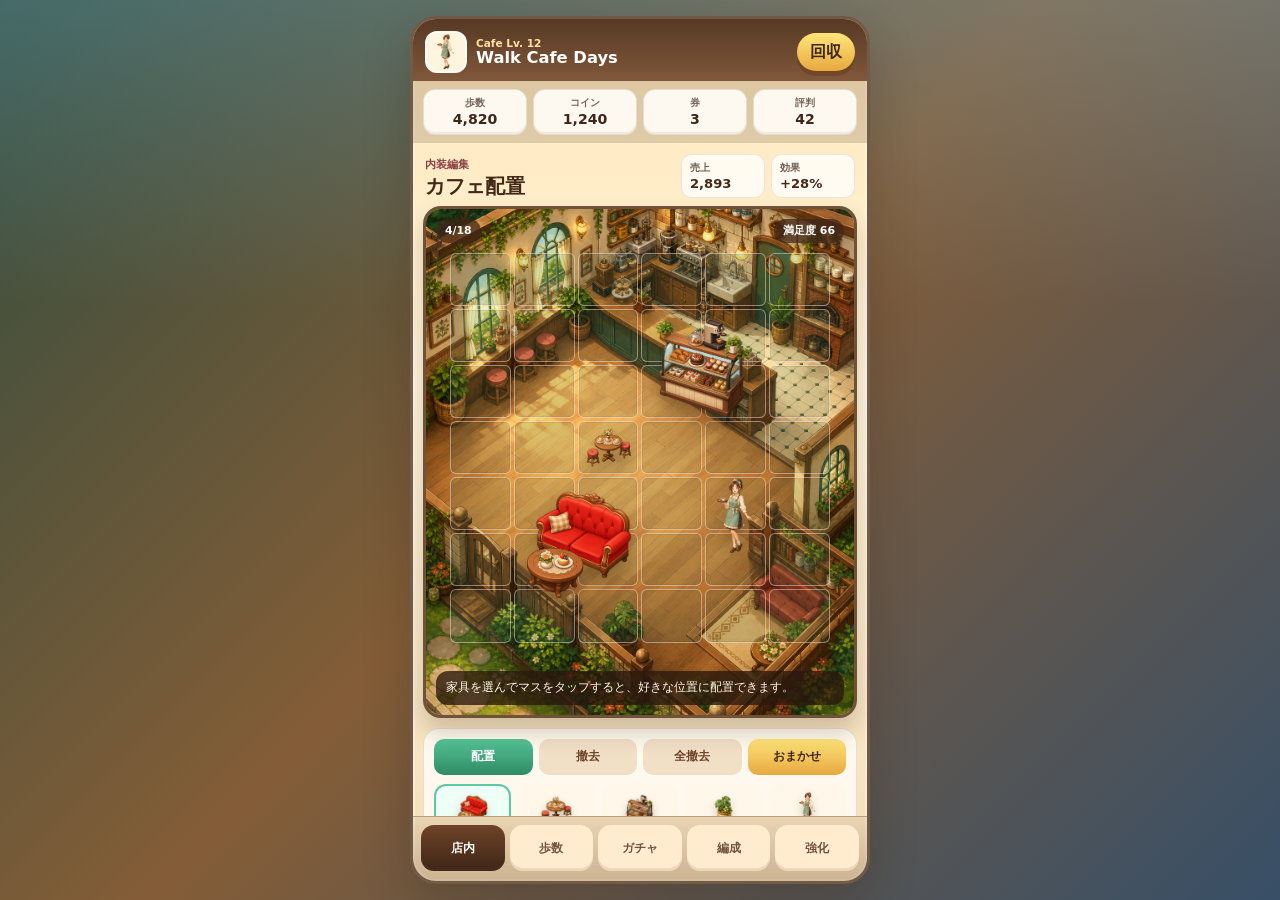
==== commit c43b5529: "Bust static asset cache" ====
--- a/index.html
+++ b/index.html
@@ -5,7 +5,7 @@
   <meta name="viewport" content="width=device-width, initial-scale=1">
   <title>Walk Cafe Days</title>
   <meta name="description" content="歩数連動 × カフェ経営 × ガチャ収集育成ゲームのWebプロトタイプ">
-  <link rel="stylesheet" href="styles.css">
+  <link rel="stylesheet" href="styles.css?v=grid-editor">
 </head>
 <body>
   <main class="game-shell" aria-label="Walk Cafe Days game screen">
@@ -104,6 +104,6 @@
       </nav>
     </section>
   </main>
-  <script src="app.js"></script>
+  <script src="app.js?v=grid-editor"></script>
 </body>
 </html>
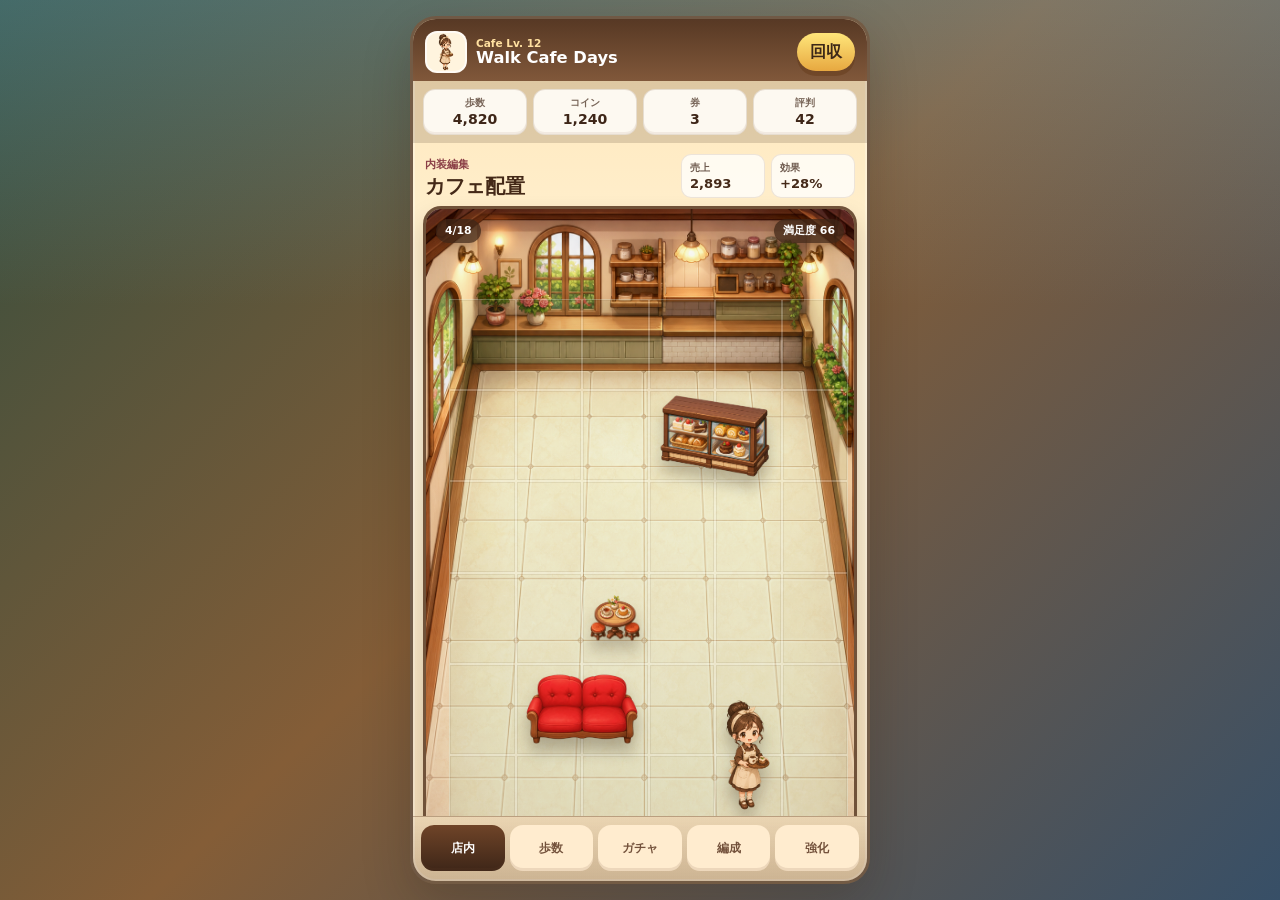
==== commit 7fe5a4cd: "Regenerate grid-fit cafe assets" ====
--- a/index.html
+++ b/index.html
@@ -5,7 +5,7 @@
   <meta name="viewport" content="width=device-width, initial-scale=1">
   <title>Walk Cafe Days</title>
   <meta name="description" content="歩数連動 × カフェ経営 × ガチャ収集育成ゲームのWebプロトタイプ">
-  <link rel="stylesheet" href="styles.css?v=grid-editor">
+  <link rel="stylesheet" href="styles.css?v=grid-fit-assets">
 </head>
 <body>
   <main class="game-shell" aria-label="Walk Cafe Days game screen">
@@ -104,6 +104,6 @@
       </nav>
     </section>
   </main>
-  <script src="app.js?v=grid-editor"></script>
+  <script src="app.js?v=grid-fit-assets"></script>
 </body>
-</html>+</html>
--- a/styles.css
+++ b/styles.css
@@ -139,8 +139,8 @@
 .cafe-board {
   position: relative;
   width: 100%;
-  aspect-ratio: 1 / 1.18;
-  min-height: 420px;
+  aspect-ratio: 941 / 1672;
+  min-height: 0;
   overflow: hidden;
   border-radius: 18px;
   border: 3px solid rgba(76, 47, 28, 0.72);
@@ -167,14 +167,14 @@
   display: grid;
   grid-template-columns: repeat(6, 1fr);
   grid-template-rows: repeat(7, 1fr);
-  padding: 44px 24px 72px;
-  gap: 3px;
+  padding: 21.2% 1.4% 8.6% 5.4%;
+  gap: 0;
   z-index: 4;
 }
 .grid-cell {
-  border-radius: 6px;
-  border: 1px solid rgba(255, 255, 255, 0.42);
-  background: rgba(66, 115, 94, 0.18);
+  border-radius: 0;
+  border: 1px solid rgba(255, 255, 255, 0.22);
+  background: rgba(85, 197, 154, 0.08);
   box-shadow: inset 0 0 0 1px rgba(72, 42, 21, 0.08);
 }
 .grid-cell:hover, .grid-cell.focused { background: rgba(85, 197, 154, 0.35); }
@@ -189,12 +189,12 @@
   transition: transform 120ms ease, filter 120ms ease;
 }
 .placed-item img {
-  width: 118%;
-  height: 118%;
+  width: 96%;
+  height: 96%;
   object-fit: contain;
   filter: drop-shadow(0 12px 8px rgba(36, 22, 11, 0.28));
 }
-.placed-item.staff img { width: 105%; height: 118%; }
+.placed-item.staff img { width: 88%; height: 108%; }
 .placed-item:hover { transform: translateY(-2px); filter: brightness(1.04); }
 .placed-item.selected { outline: 2px solid rgba(255, 232, 96, 0.9); outline-offset: -3px; border-radius: 10px; }
 .board-badges {
@@ -355,8 +355,8 @@
   .game-shell { padding: 0; place-items: stretch; }
   .game-device { width: 100%; height: 100vh; min-height: 680px; border-radius: 0; border-inline: 0; }
   .play-screen, .screen { padding-inline: 8px; }
-  .cafe-board { min-height: 402px; border-radius: 16px; }
-  .grid-layer { padding: 42px 18px 68px; }
+  .cafe-board { border-radius: 16px; }
+  .grid-layer { padding: 21.2% 1.4% 8.6% 5.4%; }
   .palette { grid-template-columns: repeat(5, minmax(0, 1fr)); gap: 5px; }
   .palette-item { min-height: 70px; font-size: 0.58rem; }
   .palette-item img { width: 36px; height: 34px; }
@@ -367,7 +367,7 @@
 @media (max-width: 360px) {
   .board-stats { min-width: 148px; }
   .board-stats span { padding-inline: 6px; }
-  .cafe-board { min-height: 378px; }
+  .cafe-board { min-height: 0; }
   .stage-log { font-size: 0.68rem; }
   .nav-item { font-size: 0.66rem; }
-}+}
